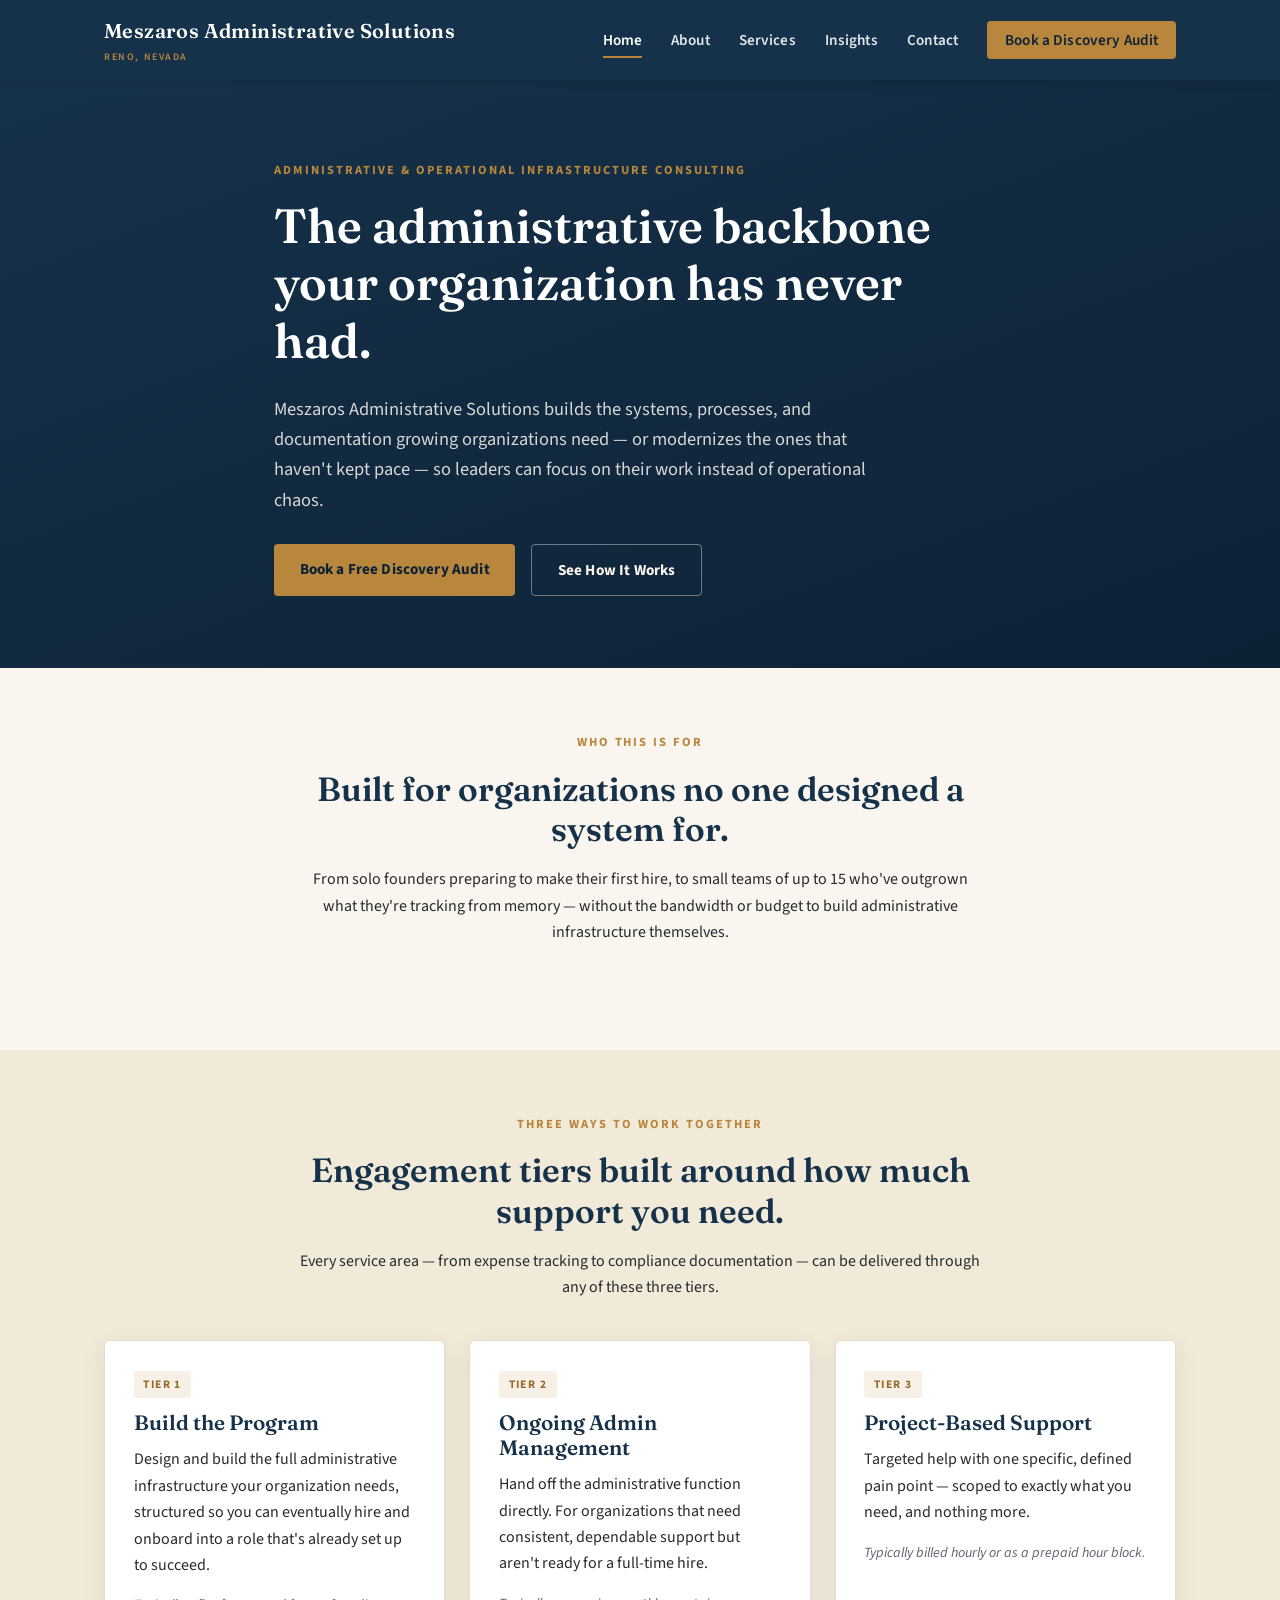
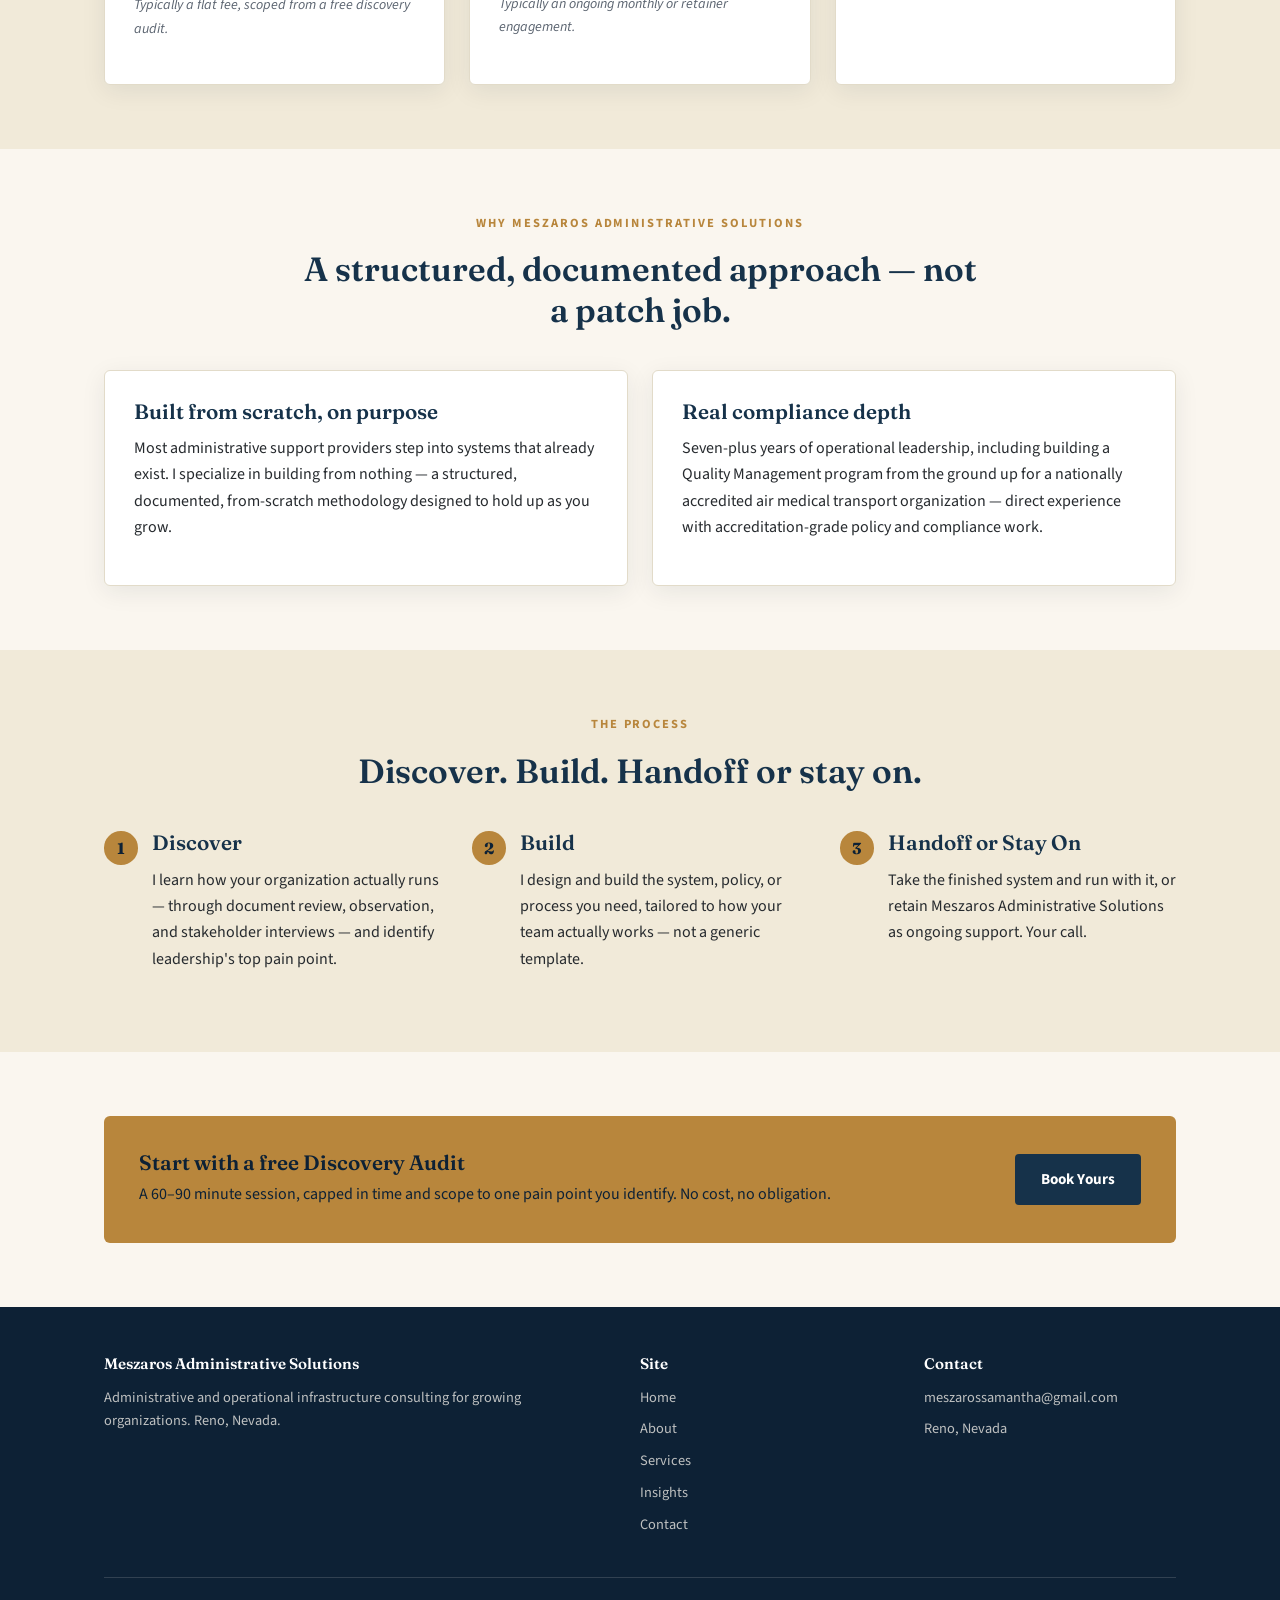
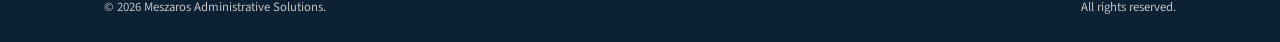
==== index.html @ a414298b "Build Meszaros Administrative Solutions website Static site (Home, About, Services, Insights, Contac" ====
<!DOCTYPE html>
<html lang="en">
<head>
<meta charset="UTF-8">
<meta name="viewport" content="width=device-width, initial-scale=1.0">
<title>Meszaros Administrative Solutions | Reno, NV Administrative Consulting</title>
<meta name="description" content="Meszaros Administrative Solutions builds the administrative backbone growing organizations have never had. Reno, Nevada-based consulting for founders and small teams.">
<link rel="icon" href="data:image/svg+xml,<svg xmlns=%22http://www.w3.org/2000/svg%22 viewBox=%220 0 100 100%22><rect width=%22100%22 height=%22100%22 rx=%2216%22 fill=%22%2316324a%22/><text x=%2250%22 y=%2266%22 font-size=%2258%22 font-family=%22Georgia,serif%22 fill=%22%23b8863c%22 text-anchor=%22middle%22>M</text></svg>">
<link rel="preconnect" href="https://fonts.googleapis.com">
<link rel="preconnect" href="https://fonts.gstatic.com" crossorigin>
<link href="https://fonts.googleapis.com/css2?family=Fraunces:wght@500;600;700&family=Source+Sans+3:wght@400;600;700&display=swap" rel="stylesheet">
<link rel="stylesheet" href="css/style.css">
</head>
<body>

<header class="site-header">
  <div class="nav-wrap">
    <a class="logo" href="index.html">Meszaros Administrative Solutions<span>Reno, Nevada</span></a>
    <button class="nav-toggle" aria-label="Toggle navigation" aria-expanded="false">&#9776; Menu</button>
    <nav class="main-nav" aria-label="Primary">
      <ul>
        <li><a href="index.html" aria-current="page">Home</a></li>
        <li><a href="about.html">About</a></li>
        <li><a href="services.html">Services</a></li>
        <li><a href="insights.html">Insights</a></li>
        <li><a href="contact.html">Contact</a></li>
        <li><a class="nav-cta" href="contact.html">Book a Discovery Audit</a></li>
      </ul>
    </nav>
  </div>
</header>

<main>

  <section class="hero">
    <div class="container">
      <span class="eyebrow">Administrative &amp; Operational Infrastructure Consulting</span>
      <h1>The administrative backbone your organization has never had.</h1>
      <p class="lede">Meszaros Administrative Solutions builds the systems, processes, and documentation growing organizations need &mdash; or modernizes the ones that haven't kept pace &mdash; so leaders can focus on their work instead of operational chaos.</p>
      <div class="btn-row">
        <a class="btn btn-primary" href="contact.html">Book a Free Discovery Audit</a>
        <a class="btn btn-ghost" href="services.html">See How It Works</a>
      </div>
    </div>
  </section>

  <section>
    <div class="container">
      <div class="section-head">
        <span class="eyebrow">Who This Is For</span>
        <h2>Built for organizations no one designed a system for.</h2>
        <p>From solo founders preparing to make their first hire, to small teams of up to 15 who've outgrown what they're tracking from memory &mdash; without the bandwidth or budget to build administrative infrastructure themselves.</p>
      </div>
    </div>
  </section>

  <section class="alt">
    <div class="container">
      <div class="section-head">
        <span class="eyebrow">Three Ways to Work Together</span>
        <h2>Engagement tiers built around how much support you need.</h2>
        <p>Every service area &mdash; from expense tracking to compliance documentation &mdash; can be delivered through any of these three tiers.</p>
      </div>
      <div class="grid-3">
        <div class="card">
          <span class="tier-label">Tier 1</span>
          <h3>Build the Program</h3>
          <p>Design and build the full administrative infrastructure your organization needs, structured so you can eventually hire and onboard into a role that's already set up to succeed.</p>
          <p class="price-note">Typically a flat fee, scoped from a free discovery audit.</p>
        </div>
        <div class="card">
          <span class="tier-label">Tier 2</span>
          <h3>Ongoing Admin Management</h3>
          <p>Hand off the administrative function directly. For organizations that need consistent, dependable support but aren't ready for a full-time hire.</p>
          <p class="price-note">Typically an ongoing monthly or retainer engagement.</p>
        </div>
        <div class="card">
          <span class="tier-label">Tier 3</span>
          <h3>Project-Based Support</h3>
          <p>Targeted help with one specific, defined pain point &mdash; scoped to exactly what you need, and nothing more.</p>
          <p class="price-note">Typically billed hourly or as a prepaid hour block.</p>
        </div>
      </div>
    </div>
  </section>

  <section>
    <div class="container">
      <div class="section-head">
        <span class="eyebrow">Why Meszaros Administrative Solutions</span>
        <h2>A structured, documented approach &mdash; not a patch job.</h2>
      </div>
      <div class="grid-2">
        <div class="card">
          <h3>Built from scratch, on purpose</h3>
          <p>Most administrative support providers step into systems that already exist. I specialize in building from nothing &mdash; a structured, documented, from-scratch methodology designed to hold up as you grow.</p>
        </div>
        <div class="card">
          <h3>Real compliance depth</h3>
          <p>Seven-plus years of operational leadership, including building a Quality Management program from the ground up for a nationally accredited air medical transport organization &mdash; direct experience with accreditation-grade policy and compliance work.</p>
        </div>
      </div>
    </div>
  </section>

  <section class="alt">
    <div class="container">
      <div class="section-head">
        <span class="eyebrow">The Process</span>
        <h2>Discover. Build. Handoff or stay on.</h2>
      </div>
      <div class="steps">
        <div class="step">
          <h3>Discover</h3>
          <p>I learn how your organization actually runs &mdash; through document review, observation, and stakeholder interviews &mdash; and identify leadership's top pain point.</p>
        </div>
        <div class="step">
          <h3>Build</h3>
          <p>I design and build the system, policy, or process you need, tailored to how your team actually works &mdash; not a generic template.</p>
        </div>
        <div class="step">
          <h3>Handoff or Stay On</h3>
          <p>Take the finished system and run with it, or retain Meszaros Administrative Solutions as ongoing support. Your call.</p>
        </div>
      </div>
    </div>
  </section>

  <section>
    <div class="container">
      <div class="callout">
        <div>
          <h3>Start with a free Discovery Audit</h3>
          <p>A 60&ndash;90 minute session, capped in time and scope to one pain point you identify. No cost, no obligation.</p>
        </div>
        <a class="btn btn-dark" href="contact.html">Book Yours</a>
      </div>
    </div>
  </section>

</main>

<footer class="site-footer">
  <div class="container">
    <div class="footer-grid">
      <div>
        <h4>Meszaros Administrative Solutions</h4>
        <p>Administrative and operational infrastructure consulting for growing organizations. Reno, Nevada.</p>
      </div>
      <div>
        <h4>Site</h4>
        <ul>
          <li><a href="index.html">Home</a></li>
          <li><a href="about.html">About</a></li>
          <li><a href="services.html">Services</a></li>
          <li><a href="insights.html">Insights</a></li>
          <li><a href="contact.html">Contact</a></li>
        </ul>
      </div>
      <div>
        <h4>Contact</h4>
        <ul>
          <li><a href="mailto:meszarossamantha@gmail.com">meszarossamantha@gmail.com</a></li>
          <li>Reno, Nevada</li>
        </ul>
      </div>
    </div>
    <div class="footer-bottom">
      <span>&copy; <span data-year></span> Meszaros Administrative Solutions.</span>
      <span>All rights reserved.</span>
    </div>
  </div>
</footer>

<script src="js/main.js"></script>
</body>
</html>
---- css/style.css ----
/* ===========================================================
   Meszaros Administrative Solutions — site stylesheet
   =========================================================== */

:root {
  --navy: #16324a;
  --navy-dark: #0d2135;
  --cream: #faf6ef;
  --cream-dark: #f1ead9;
  --charcoal: #262a2e;
  --slate: #5b6470;
  --line: #e2dbc9;
  --brass: #b8863c;
  --brass-dark: #96682a;
  --white: #ffffff;
  --radius: 6px;
  --shadow: 0 6px 24px rgba(13, 33, 53, 0.08);
  --max: 1120px;
}

* { box-sizing: border-box; }

html { scroll-behavior: smooth; }

body {
  margin: 0;
  font-family: "Source Sans 3", "Segoe UI", Arial, sans-serif;
  color: var(--charcoal);
  background: var(--cream);
  line-height: 1.65;
  -webkit-font-smoothing: antialiased;
}

h1, h2, h3, h4 {
  font-family: "Fraunces", Georgia, "Times New Roman", serif;
  color: var(--navy);
  line-height: 1.2;
  margin: 0 0 0.5em;
  font-weight: 600;
}

h1 { font-size: clamp(2rem, 4vw, 3rem); }
h2 { font-size: clamp(1.5rem, 3vw, 2.1rem); }
h3 { font-size: 1.3rem; }

p { margin: 0 0 1em; }

a { color: var(--navy); }
a:hover { color: var(--brass-dark); }

img { max-width: 100%; display: block; }

.container {
  max-width: var(--max);
  margin: 0 auto;
  padding: 0 1.5rem;
}

/* ---------- Header / Nav ---------- */

.site-header {
  background: var(--navy);
  position: sticky;
  top: 0;
  z-index: 50;
  box-shadow: 0 2px 10px rgba(0,0,0,0.12);
}

.nav-wrap {
  display: flex;
  align-items: center;
  justify-content: space-between;
  padding: 0.9rem 1.5rem;
  max-width: var(--max);
  margin: 0 auto;
}

.logo {
  font-family: "Fraunces", serif;
  font-size: 1.25rem;
  color: var(--white);
  text-decoration: none;
  letter-spacing: 0.02em;
  font-weight: 600;
}

.logo span {
  color: var(--brass);
  display: block;
  font-family: "Source Sans 3", sans-serif;
  font-size: 0.62rem;
  letter-spacing: 0.16em;
  text-transform: uppercase;
  font-weight: 600;
  margin-top: 2px;
}

.nav-toggle {
  display: none;
  background: none;
  border: 1px solid rgba(255,255,255,0.4);
  border-radius: 4px;
  color: var(--white);
  font-size: 1rem;
  padding: 0.4rem 0.7rem;
  cursor: pointer;
}

.main-nav ul {
  list-style: none;
  display: flex;
  gap: 1.8rem;
  margin: 0;
  padding: 0;
  align-items: center;
}

.main-nav a {
  color: rgba(255,255,255,0.88);
  text-decoration: none;
  font-size: 0.95rem;
  font-weight: 600;
  letter-spacing: 0.01em;
  padding: 0.3rem 0;
  border-bottom: 2px solid transparent;
}

.main-nav a:hover,
.main-nav a[aria-current="page"] {
  color: var(--white);
  border-bottom-color: var(--brass);
}

.main-nav .nav-cta {
  background: var(--brass);
  color: var(--navy-dark);
  padding: 0.5rem 1.1rem;
  border-radius: 4px;
  border-bottom: none;
}

.main-nav .nav-cta:hover {
  background: #cf9a4c;
  color: var(--navy-dark);
}

@media (max-width: 800px) {
  .nav-toggle { display: inline-block; }
  .main-nav {
    display: none;
    width: 100%;
  }
  .main-nav.open { display: block; }
  .nav-wrap { flex-wrap: wrap; }
  .main-nav ul {
    flex-direction: column;
    align-items: flex-start;
    gap: 0.3rem;
    padding: 1rem 0 0.5rem;
    width: 100%;
  }
  .main-nav .nav-cta { margin-top: 0.5rem; }
}

/* ---------- Hero ---------- */

.hero {
  background: linear-gradient(160deg, var(--navy) 0%, var(--navy-dark) 100%);
  color: var(--cream);
  padding: 5rem 0 4.5rem;
}

.hero .container { max-width: 780px; }

.eyebrow {
  text-transform: uppercase;
  letter-spacing: 0.16em;
  font-size: 0.78rem;
  font-weight: 700;
  color: var(--brass);
  margin-bottom: 1rem;
  display: block;
}

.hero h1 { color: var(--white); }

.hero p.lede {
  font-size: 1.15rem;
  color: rgba(250,246,239,0.85);
  max-width: 620px;
}

.btn-row { display: flex; gap: 1rem; flex-wrap: wrap; margin-top: 1.8rem; }

.btn {
  display: inline-block;
  padding: 0.8rem 1.6rem;
  border-radius: 4px;
  text-decoration: none;
  font-weight: 700;
  font-size: 0.95rem;
  letter-spacing: 0.01em;
  transition: transform 0.15s ease, background 0.15s ease;
}

.btn-primary {
  background: var(--brass);
  color: var(--navy-dark);
}
.btn-primary:hover { background: #cf9a4c; color: var(--navy-dark); transform: translateY(-1px); }

.btn-ghost {
  background: transparent;
  color: var(--cream);
  border: 1px solid rgba(250,246,239,0.4);
}
.btn-ghost:hover { border-color: var(--brass); color: var(--white); }

.btn-dark {
  background: var(--navy);
  color: var(--white);
}
.btn-dark:hover { background: var(--navy-dark); color: var(--white); }

/* ---------- Sections ---------- */

section { padding: 4rem 0; }
section.alt { background: var(--cream-dark); }
section.navy-block { background: var(--navy); color: var(--cream); }
section.navy-block h2 { color: var(--white); }

.section-head { max-width: 680px; margin: 0 auto 2.5rem; text-align: center; }
.section-head.left { margin-left: 0; text-align: left; }

/* ---------- Cards / grids ---------- */

.grid-3 {
  display: grid;
  grid-template-columns: repeat(3, 1fr);
  gap: 1.5rem;
}

.grid-2 {
  display: grid;
  grid-template-columns: repeat(2, 1fr);
  gap: 1.5rem;
}

@media (max-width: 800px) {
  .grid-3, .grid-2 { grid-template-columns: 1fr; }
}

.card {
  background: var(--white);
  border: 1px solid var(--line);
  border-radius: var(--radius);
  padding: 1.8rem;
  box-shadow: var(--shadow);
}

.card .tier-label {
  display: inline-block;
  font-size: 0.72rem;
  font-weight: 700;
  letter-spacing: 0.12em;
  text-transform: uppercase;
  color: var(--brass-dark);
  background: rgba(184,134,60,0.12);
  padding: 0.25rem 0.6rem;
  border-radius: 3px;
  margin-bottom: 0.8rem;
}

.card ul { padding-left: 1.1rem; margin: 0.8rem 0 0; }
.card li { margin-bottom: 0.4rem; }

.card .price-note {
  margin-top: 1rem;
  font-size: 0.88rem;
  color: var(--slate);
  font-style: italic;
}

/* ---------- Process steps ---------- */

.steps {
  display: grid;
  grid-template-columns: repeat(3, 1fr);
  gap: 2rem;
  counter-reset: step;
}

@media (max-width: 800px) {
  .steps { grid-template-columns: 1fr; }
}

.step { position: relative; padding-left: 3rem; }

.step::before {
  counter-increment: step;
  content: counter(step);
  position: absolute;
  left: 0;
  top: 0;
  width: 2.1rem;
  height: 2.1rem;
  border-radius: 50%;
  background: var(--brass);
  color: var(--navy-dark);
  font-weight: 700;
  font-family: "Fraunces", serif;
  display: flex;
  align-items: center;
  justify-content: center;
}

/* ---------- Tables (service matrix) ---------- */

.table-scroll {
  overflow-x: auto;
  border: 1px solid var(--line);
  border-radius: var(--radius);
  box-shadow: var(--shadow);
  background: var(--white);
}

table.matrix {
  border-collapse: collapse;
  width: 100%;
  min-width: 820px;
  font-size: 0.92rem;
}

table.matrix caption { display: none; }

table.matrix th, table.matrix td {
  text-align: left;
  padding: 0.85rem 1rem;
  border-bottom: 1px solid var(--line);
  vertical-align: top;
}

table.matrix thead th {
  background: var(--navy);
  color: var(--white);
  font-family: "Fraunces", serif;
  font-weight: 600;
  position: sticky;
  top: 0;
}

table.matrix tbody tr:nth-child(even) { background: var(--cream-dark); }

table.matrix td:first-child, table.matrix th:first-child {
  font-weight: 700;
  color: var(--navy);
}

/* ---------- Pricing table ---------- */

table.pricing {
  width: 100%;
  border-collapse: collapse;
  background: var(--white);
  border: 1px solid var(--line);
  border-radius: var(--radius);
  overflow: hidden;
}

table.pricing th, table.pricing td {
  padding: 0.9rem 1.2rem;
  text-align: left;
  border-bottom: 1px solid var(--line);
}

table.pricing thead th {
  background: var(--navy);
  color: var(--white);
  font-family: "Fraunces", serif;
}

table.pricing tr:last-child td { border-bottom: none; }

/* ---------- Callout / audit box ---------- */

.callout {
  background: var(--brass);
  color: var(--navy-dark);
  border-radius: var(--radius);
  padding: 2.2rem;
  display: flex;
  justify-content: space-between;
  align-items: center;
  gap: 2rem;
  flex-wrap: wrap;
}

.callout h3 { color: var(--navy-dark); margin-bottom: 0.3rem; }
.callout p { margin: 0; }

/* ---------- Lists w/ marks ---------- */

.check-list { list-style: none; padding: 0; margin: 0; }
.check-list li {
  padding-left: 1.6rem;
  position: relative;
  margin-bottom: 0.6rem;
}
.check-list li::before {
  content: "\2713";
  position: absolute;
  left: 0;
  color: var(--brass-dark);
  font-weight: 700;
}

/* ---------- Blog / insights ---------- */

.post-list { display: grid; gap: 1.5rem; }

.post-card {
  background: var(--white);
  border: 1px solid var(--line);
  border-radius: var(--radius);
  padding: 1.8rem;
  box-shadow: var(--shadow);
}

.post-meta {
  font-size: 0.8rem;
  color: var(--slate);
  text-transform: uppercase;
  letter-spacing: 0.08em;
  margin-bottom: 0.5rem;
}

.post-card h3 a { text-decoration: none; }

article.post {
  max-width: 720px;
  margin: 0 auto;
}

article.post h1 { margin-bottom: 0.4rem; }

.post-body h2 { margin-top: 2rem; }
.post-body ul { padding-left: 1.3rem; }

.back-link {
  display: inline-block;
  margin-bottom: 1.5rem;
  font-size: 0.9rem;
  font-weight: 600;
  text-decoration: none;
}

/* ---------- Forms ---------- */

form.contact-form {
  display: grid;
  gap: 1.2rem;
  max-width: 640px;
}

.form-row { display: grid; gap: 1.2rem; grid-template-columns: 1fr 1fr; }
@media (max-width: 600px) { .form-row { grid-template-columns: 1fr; } }

label {
  font-weight: 700;
  font-size: 0.9rem;
  display: block;
  margin-bottom: 0.4rem;
  color: var(--navy);
}

input, select, textarea {
  width: 100%;
  padding: 0.7rem 0.85rem;
  border: 1px solid var(--line);
  border-radius: 4px;
  font-family: inherit;
  font-size: 1rem;
  background: var(--white);
  color: var(--charcoal);
}

input:focus, select:focus, textarea:focus {
  outline: 2px solid var(--brass);
  outline-offset: 1px;
}

textarea { resize: vertical; min-height: 140px; }

.form-note { font-size: 0.85rem; color: var(--slate); }

#form-status {
  font-size: 0.9rem;
  font-weight: 600;
  padding: 0.6rem 0;
}

/* ---------- Contact info block ---------- */

.contact-info { display: grid; gap: 1.5rem; }
.contact-info dt {
  font-weight: 700;
  color: var(--navy);
  font-size: 0.85rem;
  text-transform: uppercase;
  letter-spacing: 0.06em;
}
.contact-info dd { margin: 0.2rem 0 0; }

/* ---------- Footer ---------- */

.site-footer {
  background: var(--navy-dark);
  color: rgba(250,246,239,0.75);
  padding: 3rem 0 1.5rem;
  font-size: 0.9rem;
}

.footer-grid {
  display: grid;
  grid-template-columns: 2fr 1fr 1fr;
  gap: 2rem;
  margin-bottom: 2rem;
}

@media (max-width: 700px) {
  .footer-grid { grid-template-columns: 1fr; }
}

.site-footer h4 {
  color: var(--white);
  font-size: 0.95rem;
  margin-bottom: 0.8rem;
}

.site-footer a { color: rgba(250,246,239,0.75); text-decoration: none; }
.site-footer a:hover { color: var(--brass); }

.site-footer ul { list-style: none; padding: 0; margin: 0; }
.site-footer li { margin-bottom: 0.5rem; }

.footer-bottom {
  border-top: 1px solid rgba(250,246,239,0.15);
  padding-top: 1.2rem;
  font-size: 0.8rem;
  display: flex;
  justify-content: space-between;
  flex-wrap: wrap;
  gap: 0.5rem;
}

/* ---------- Utility ---------- */

.text-center { text-align: center; }
.mt-0 { margin-top: 0; }
.small { font-size: 0.88rem; color: var(--slate); }
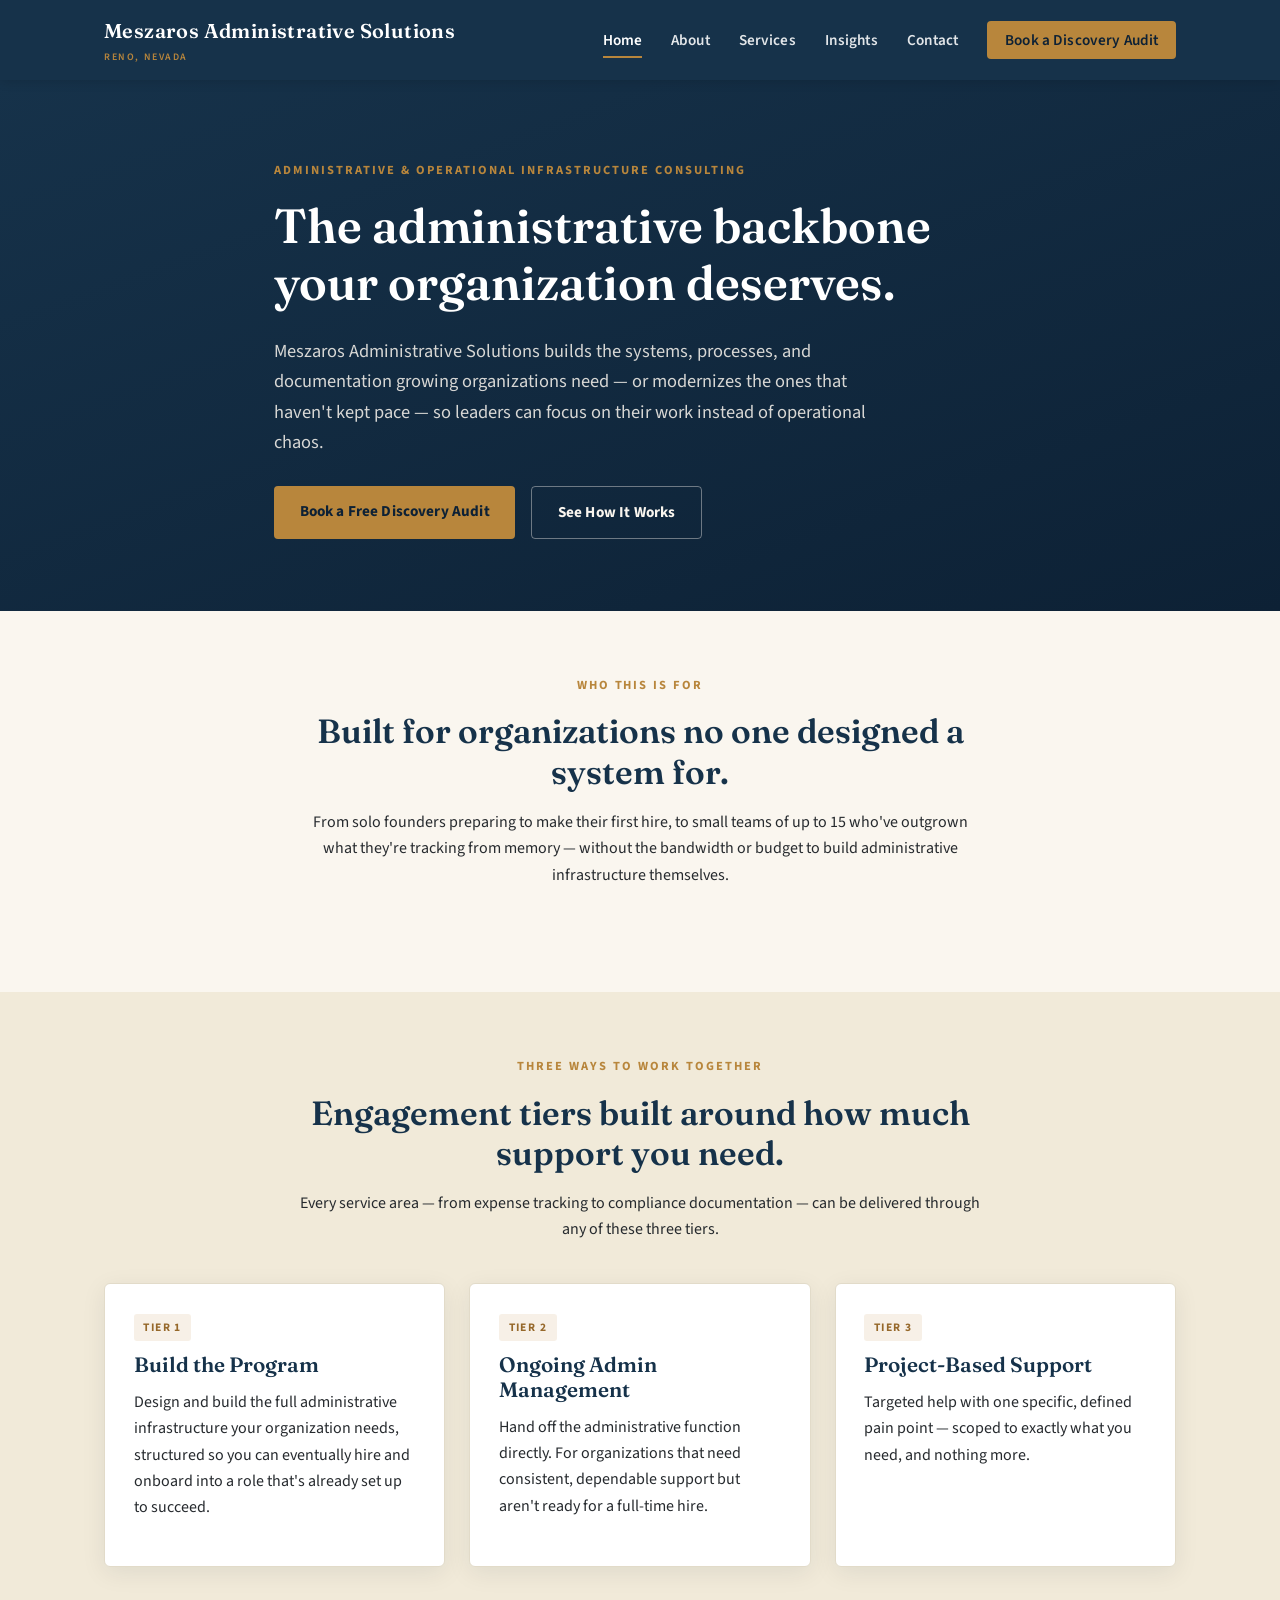
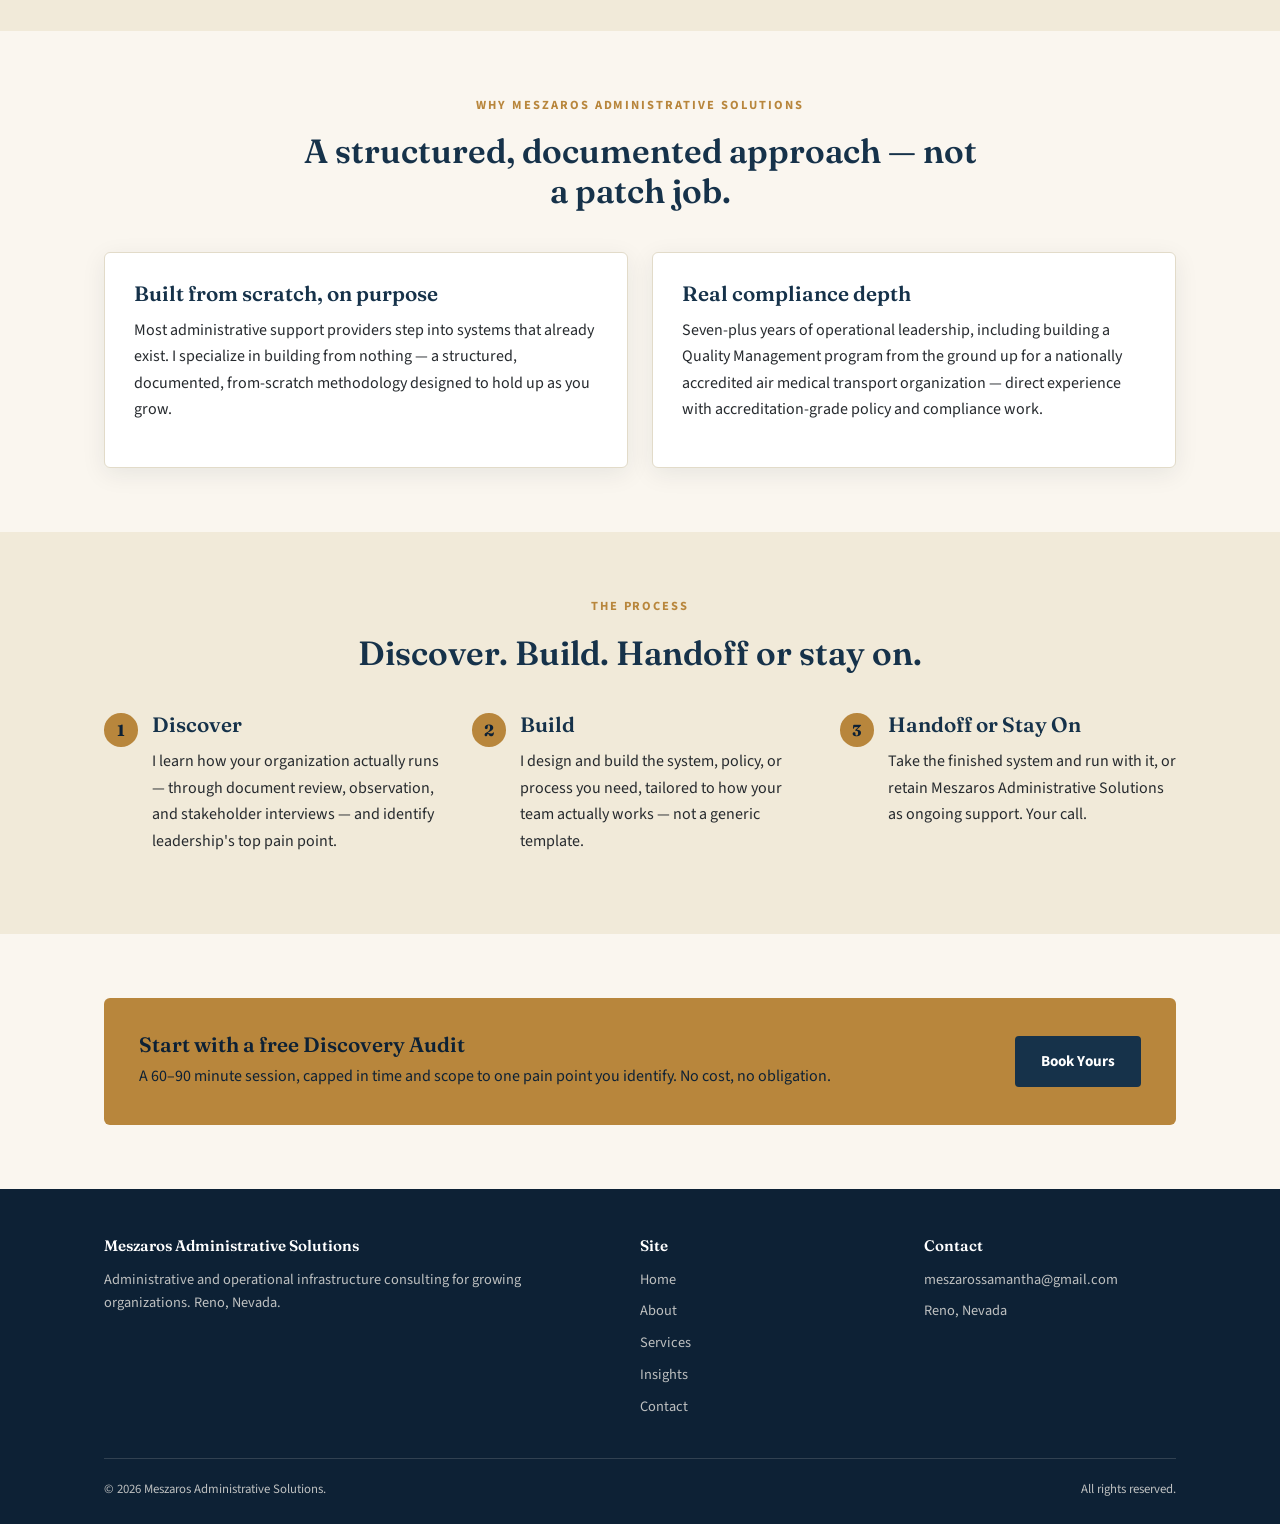
==== commit d66f37d7: "Update home hero copy and drop pricing hints from the front page Swap hero headline to "...deserves"" ====
--- a/index.html
+++ b/index.html
@@ -4,7 +4,7 @@
 <meta charset="UTF-8">
 <meta name="viewport" content="width=device-width, initial-scale=1.0">
 <title>Meszaros Administrative Solutions | Reno, NV Administrative Consulting</title>
-<meta name="description" content="Meszaros Administrative Solutions builds the administrative backbone growing organizations have never had. Reno, Nevada-based consulting for founders and small teams.">
+<meta name="description" content="Meszaros Administrative Solutions builds the administrative backbone your organization deserves. Reno, Nevada-based consulting for founders and small teams.">
 <link rel="icon" href="data:image/svg+xml,<svg xmlns=%22http://www.w3.org/2000/svg%22 viewBox=%220 0 100 100%22><rect width=%22100%22 height=%22100%22 rx=%2216%22 fill=%22%2316324a%22/><text x=%2250%22 y=%2266%22 font-size=%2258%22 font-family=%22Georgia,serif%22 fill=%22%23b8863c%22 text-anchor=%22middle%22>M</text></svg>">
 <link rel="preconnect" href="https://fonts.googleapis.com">
 <link rel="preconnect" href="https://fonts.gstatic.com" crossorigin>
@@ -35,7 +35,7 @@
   <section class="hero">
     <div class="container">
       <span class="eyebrow">Administrative &amp; Operational Infrastructure Consulting</span>
-      <h1>The administrative backbone your organization has never had.</h1>
+      <h1>The administrative backbone your organization deserves.</h1>
       <p class="lede">Meszaros Administrative Solutions builds the systems, processes, and documentation growing organizations need &mdash; or modernizes the ones that haven't kept pace &mdash; so leaders can focus on their work instead of operational chaos.</p>
       <div class="btn-row">
         <a class="btn btn-primary" href="contact.html">Book a Free Discovery Audit</a>
@@ -66,19 +66,16 @@
           <span class="tier-label">Tier 1</span>
           <h3>Build the Program</h3>
           <p>Design and build the full administrative infrastructure your organization needs, structured so you can eventually hire and onboard into a role that's already set up to succeed.</p>
-          <p class="price-note">Typically a flat fee, scoped from a free discovery audit.</p>
         </div>
         <div class="card">
           <span class="tier-label">Tier 2</span>
           <h3>Ongoing Admin Management</h3>
           <p>Hand off the administrative function directly. For organizations that need consistent, dependable support but aren't ready for a full-time hire.</p>
-          <p class="price-note">Typically an ongoing monthly or retainer engagement.</p>
         </div>
         <div class="card">
           <span class="tier-label">Tier 3</span>
           <h3>Project-Based Support</h3>
           <p>Targeted help with one specific, defined pain point &mdash; scoped to exactly what you need, and nothing more.</p>
-          <p class="price-note">Typically billed hourly or as a prepaid hour block.</p>
         </div>
       </div>
     </div>
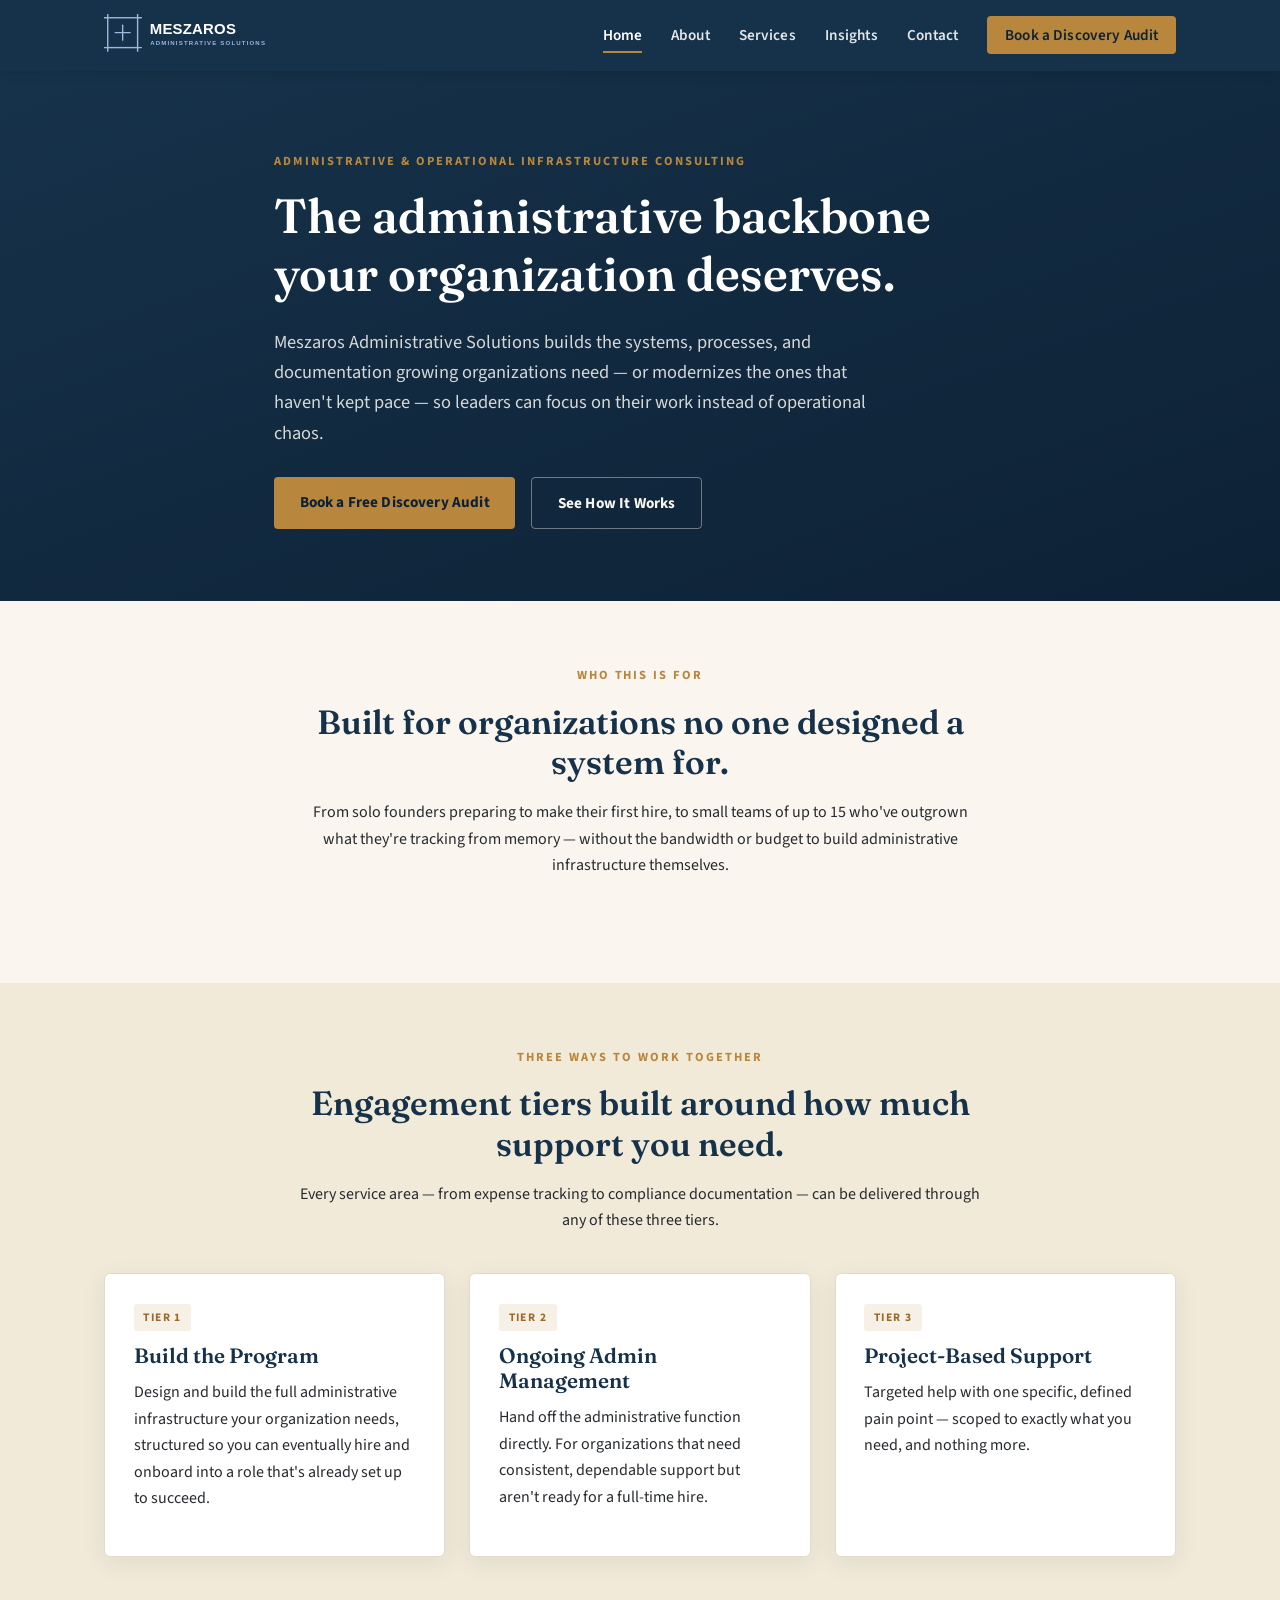
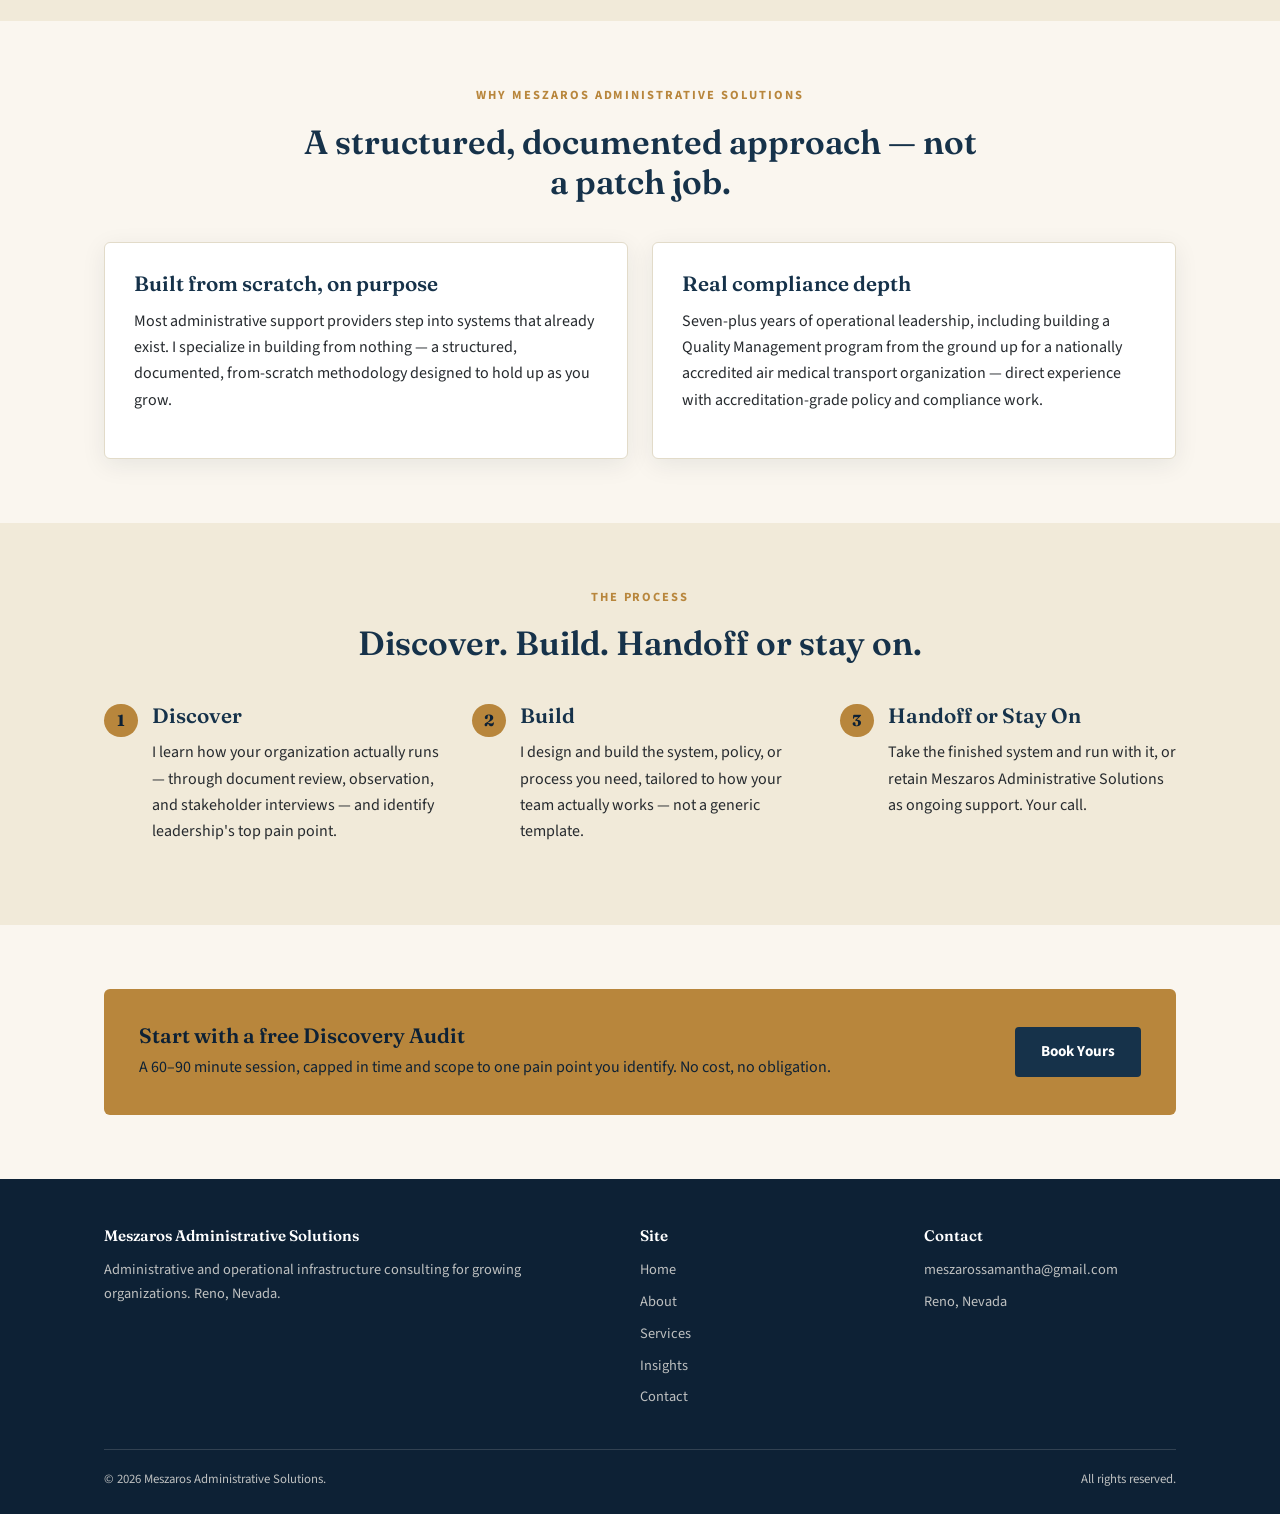
==== commit 112fadae: "Replace text wordmark with recreated logo in header Rebuild the temporary logo as an inline SVG (cro" ====
--- a/index.html
+++ b/index.html
@@ -9,13 +9,31 @@
 <link rel="preconnect" href="https://fonts.googleapis.com">
 <link rel="preconnect" href="https://fonts.gstatic.com" crossorigin>
 <link href="https://fonts.googleapis.com/css2?family=Fraunces:wght@500;600;700&family=Source+Sans+3:wght@400;600;700&display=swap" rel="stylesheet">
-<link rel="stylesheet" href="css/style.css">
+<link rel="stylesheet" href="style.css">
 </head>
 <body>
 
 <header class="site-header">
   <div class="nav-wrap">
-    <a class="logo" href="index.html">Meszaros Administrative Solutions<span>Reno, Nevada</span></a>
+    <a class="logo" href="index.html" aria-label="Meszaros Administrative Solutions — Reno, Nevada">
+      <svg viewBox="0 0 380 90" xmlns="http://www.w3.org/2000/svg" role="img">
+        <g stroke="#9db7dd" stroke-width="3" fill="none" stroke-linecap="round">
+          <rect x="8" y="8" width="64" height="64"></rect>
+          <line x1="0" y1="8" x2="8" y2="8"></line>
+          <line x1="8" y1="0" x2="8" y2="8"></line>
+          <line x1="72" y1="8" x2="80" y2="8"></line>
+          <line x1="72" y1="0" x2="72" y2="8"></line>
+          <line x1="0" y1="72" x2="8" y2="72"></line>
+          <line x1="8" y1="72" x2="8" y2="80"></line>
+          <line x1="72" y1="72" x2="80" y2="72"></line>
+          <line x1="72" y1="72" x2="72" y2="80"></line>
+          <line x1="40" y1="24" x2="40" y2="56"></line>
+          <line x1="24" y1="40" x2="56" y2="40"></line>
+        </g>
+        <text x="98" y="42" font-family="Arial, Helvetica, sans-serif" font-weight="800" font-size="32" letter-spacing="0.5" fill="#ffffff">MESZAROS</text>
+        <text x="99" y="66" font-family="Arial, Helvetica, sans-serif" font-weight="700" font-size="13" letter-spacing="2.5" fill="#9db7dd">ADMINISTRATIVE SOLUTIONS</text>
+      </svg>
+    </a>
     <button class="nav-toggle" aria-label="Toggle navigation" aria-expanded="false">&#9776; Menu</button>
     <nav class="main-nav" aria-label="Primary">
       <ul>
@@ -169,6 +187,6 @@
   </div>
 </footer>
 
-<script src="js/main.js"></script>
+<script src="main.js"></script>
 </body>
 </html>
--- a/style.css
+++ b/style.css
@@ -0,0 +1,658 @@
+/* ===========================================================
+   Meszaros Administrative Solutions — site stylesheet
+   =========================================================== */
+
+:root {
+  --navy: #16324a;
+  --navy-dark: #0d2135;
+  --cream: #faf6ef;
+  --cream-dark: #f1ead9;
+  --charcoal: #262a2e;
+  --slate: #5b6470;
+  --line: #e2dbc9;
+  --brass: #b8863c;
+  --brass-dark: #96682a;
+  --white: #ffffff;
+  --radius: 6px;
+  --shadow: 0 6px 24px rgba(13, 33, 53, 0.08);
+  --max: 1120px;
+}
+
+* { box-sizing: border-box; }
+
+html { scroll-behavior: smooth; }
+
+body {
+  margin: 0;
+  font-family: "Source Sans 3", "Segoe UI", Arial, sans-serif;
+  color: var(--charcoal);
+  background: var(--cream);
+  line-height: 1.65;
+  -webkit-font-smoothing: antialiased;
+}
+
+h1, h2, h3, h4 {
+  font-family: "Fraunces", Georgia, "Times New Roman", serif;
+  color: var(--navy);
+  line-height: 1.2;
+  margin: 0 0 0.5em;
+  font-weight: 600;
+}
+
+h1 { font-size: clamp(2rem, 4vw, 3rem); }
+h2 { font-size: clamp(1.5rem, 3vw, 2.1rem); }
+h3 { font-size: 1.3rem; }
+
+p { margin: 0 0 1em; }
+
+a { color: var(--navy); }
+a:hover { color: var(--brass-dark); }
+
+img { max-width: 100%; display: block; }
+
+.container {
+  max-width: var(--max);
+  margin: 0 auto;
+  padding: 0 1.5rem;
+}
+
+/* ---------- Header / Nav ---------- */
+
+.site-header {
+  background: var(--navy);
+  position: sticky;
+  top: 0;
+  z-index: 50;
+  box-shadow: 0 2px 10px rgba(0,0,0,0.12);
+}
+
+.nav-wrap {
+  display: flex;
+  align-items: center;
+  justify-content: space-between;
+  padding: 0.9rem 1.5rem;
+  max-width: var(--max);
+  margin: 0 auto;
+}
+
+.logo {
+  display: flex;
+  align-items: center;
+  text-decoration: none;
+}
+
+.logo svg {
+  height: 42px;
+  width: auto;
+  display: block;
+}
+
+.nav-toggle {
+  display: none;
+  background: none;
+  border: 1px solid rgba(255,255,255,0.4);
+  border-radius: 4px;
+  color: var(--white);
+  font-size: 1rem;
+  padding: 0.4rem 0.7rem;
+  cursor: pointer;
+}
+
+.main-nav ul {
+  list-style: none;
+  display: flex;
+  gap: 1.8rem;
+  margin: 0;
+  padding: 0;
+  align-items: center;
+}
+
+.main-nav a {
+  color: rgba(255,255,255,0.88);
+  text-decoration: none;
+  font-size: 0.95rem;
+  font-weight: 600;
+  letter-spacing: 0.01em;
+  padding: 0.3rem 0;
+  border-bottom: 2px solid transparent;
+}
+
+.main-nav a:hover,
+.main-nav a[aria-current="page"] {
+  color: var(--white);
+  border-bottom-color: var(--brass);
+}
+
+.main-nav .nav-cta {
+  background: var(--brass);
+  color: var(--navy-dark);
+  padding: 0.5rem 1.1rem;
+  border-radius: 4px;
+  border-bottom: none;
+}
+
+.main-nav .nav-cta:hover {
+  background: #cf9a4c;
+  color: var(--navy-dark);
+}
+
+@media (max-width: 800px) {
+  .nav-toggle { display: inline-block; }
+  .main-nav {
+    display: none;
+    width: 100%;
+  }
+  .main-nav.open { display: block; }
+  .nav-wrap { flex-wrap: wrap; }
+  .main-nav ul {
+    flex-direction: column;
+    align-items: flex-start;
+    gap: 0.3rem;
+    padding: 1rem 0 0.5rem;
+    width: 100%;
+  }
+  .main-nav .nav-cta { margin-top: 0.5rem; }
+}
+
+/* ---------- Hero ---------- */
+
+.hero {
+  background: linear-gradient(160deg, var(--navy) 0%, var(--navy-dark) 100%);
+  color: var(--cream);
+  padding: 5rem 0 4.5rem;
+}
+
+.hero .container { max-width: 780px; }
+
+.eyebrow {
+  text-transform: uppercase;
+  letter-spacing: 0.16em;
+  font-size: 0.78rem;
+  font-weight: 700;
+  color: var(--brass);
+  margin-bottom: 1rem;
+  display: block;
+}
+
+.hero h1 { color: var(--white); }
+
+.hero p.lede {
+  font-size: 1.15rem;
+  color: rgba(250,246,239,0.85);
+  max-width: 620px;
+}
+
+.btn-row { display: flex; gap: 1rem; flex-wrap: wrap; margin-top: 1.8rem; }
+
+.btn {
+  display: inline-block;
+  padding: 0.8rem 1.6rem;
+  border-radius: 4px;
+  text-decoration: none;
+  font-weight: 700;
+  font-size: 0.95rem;
+  letter-spacing: 0.01em;
+  transition: transform 0.15s ease, background 0.15s ease;
+}
+
+.btn-primary {
+  background: var(--brass);
+  color: var(--navy-dark);
+}
+.btn-primary:hover { background: #cf9a4c; color: var(--navy-dark); transform: translateY(-1px); }
+
+.btn-ghost {
+  background: transparent;
+  color: var(--cream);
+  border: 1px solid rgba(250,246,239,0.4);
+}
+.btn-ghost:hover { border-color: var(--brass); color: var(--white); }
+
+.btn-dark {
+  background: var(--navy);
+  color: var(--white);
+}
+.btn-dark:hover { background: var(--navy-dark); color: var(--white); }
+
+/* ---------- Sections ---------- */
+
+section { padding: 4rem 0; }
+section.alt { background: var(--cream-dark); }
+section.navy-block { background: var(--navy); color: var(--cream); }
+section.navy-block h2 { color: var(--white); }
+
+.section-head { max-width: 680px; margin: 0 auto 2.5rem; text-align: center; }
+.section-head.left { margin-left: 0; text-align: left; }
+
+/* ---------- Cards / grids ---------- */
+
+.grid-3 {
+  display: grid;
+  grid-template-columns: repeat(3, 1fr);
+  gap: 1.5rem;
+}
+
+.grid-2 {
+  display: grid;
+  grid-template-columns: repeat(2, 1fr);
+  gap: 1.5rem;
+}
+
+@media (max-width: 800px) {
+  .grid-3, .grid-2 { grid-template-columns: 1fr; }
+}
+
+.card {
+  background: var(--white);
+  border: 1px solid var(--line);
+  border-radius: var(--radius);
+  padding: 1.8rem;
+  box-shadow: var(--shadow);
+}
+
+.card .tier-label {
+  display: inline-block;
+  font-size: 0.72rem;
+  font-weight: 700;
+  letter-spacing: 0.12em;
+  text-transform: uppercase;
+  color: var(--brass-dark);
+  background: rgba(184,134,60,0.12);
+  padding: 0.25rem 0.6rem;
+  border-radius: 3px;
+  margin-bottom: 0.8rem;
+}
+
+.card ul { padding-left: 1.1rem; margin: 0.8rem 0 0; }
+.card li { margin-bottom: 0.4rem; }
+
+.card .price-note {
+  margin-top: 1rem;
+  font-size: 0.88rem;
+  color: var(--slate);
+  font-style: italic;
+}
+
+/* ---------- Author / avatar ---------- */
+
+.author-row {
+  display: flex;
+  align-items: center;
+  gap: 2rem;
+  flex-wrap: wrap;
+}
+
+.avatar-circle {
+  width: 150px;
+  height: 150px;
+  border-radius: 50%;
+  background: linear-gradient(160deg, var(--navy) 0%, var(--navy-dark) 100%);
+  color: var(--brass);
+  display: flex;
+  align-items: center;
+  justify-content: center;
+  font-family: "Fraunces", serif;
+  font-size: 2.4rem;
+  font-weight: 700;
+  border: 3px solid var(--brass);
+  flex-shrink: 0;
+  overflow: hidden;
+}
+
+.avatar-circle img {
+  width: 100%;
+  height: 100%;
+  object-fit: cover;
+}
+
+/* ---------- Stat tiles ---------- */
+
+.stats-grid {
+  display: grid;
+  grid-template-columns: repeat(4, 1fr);
+  gap: 1.5rem;
+  text-align: center;
+}
+
+@media (max-width: 700px) {
+  .stats-grid { grid-template-columns: repeat(2, 1fr); }
+}
+
+.stat-tile .stat-number {
+  font-family: "Fraunces", serif;
+  font-size: clamp(2rem, 4vw, 2.6rem);
+  font-weight: 700;
+  color: var(--brass);
+  line-height: 1;
+  margin-bottom: 0.4rem;
+}
+
+.stat-tile .stat-label {
+  font-size: 0.8rem;
+  text-transform: uppercase;
+  letter-spacing: 0.08em;
+  color: rgba(250,246,239,0.75);
+}
+
+/* ---------- Role / experience blocks ---------- */
+
+.role-block {
+  background: var(--white);
+  border: 1px solid var(--line);
+  border-radius: var(--radius);
+  padding: 1.8rem 2rem;
+  box-shadow: var(--shadow);
+  margin-bottom: 1.5rem;
+}
+
+.role-block:last-child { margin-bottom: 0; }
+
+.role-block .role-title {
+  display: flex;
+  justify-content: space-between;
+  align-items: baseline;
+  flex-wrap: wrap;
+  gap: 0.4rem;
+  margin-bottom: 0.1rem;
+}
+
+.role-block .role-title h3 { margin: 0; }
+
+.role-block .role-dates {
+  font-size: 0.85rem;
+  color: var(--slate);
+  font-weight: 600;
+  white-space: nowrap;
+}
+
+.role-block .role-org {
+  font-weight: 700;
+  color: var(--brass-dark);
+  font-size: 0.92rem;
+  margin-bottom: 0.7rem;
+}
+
+.role-block ul {
+  padding-left: 1.2rem;
+  margin: 0;
+}
+
+.role-block li { margin-bottom: 0.45rem; }
+
+/* ---------- Process steps ---------- */
+
+.steps {
+  display: grid;
+  grid-template-columns: repeat(3, 1fr);
+  gap: 2rem;
+  counter-reset: step;
+}
+
+@media (max-width: 800px) {
+  .steps { grid-template-columns: 1fr; }
+}
+
+.step { position: relative; padding-left: 3rem; }
+
+.step::before {
+  counter-increment: step;
+  content: counter(step);
+  position: absolute;
+  left: 0;
+  top: 0;
+  width: 2.1rem;
+  height: 2.1rem;
+  border-radius: 50%;
+  background: var(--brass);
+  color: var(--navy-dark);
+  font-weight: 700;
+  font-family: "Fraunces", serif;
+  display: flex;
+  align-items: center;
+  justify-content: center;
+}
+
+/* ---------- Tables (service matrix) ---------- */
+
+.table-scroll {
+  overflow-x: auto;
+  border: 1px solid var(--line);
+  border-radius: var(--radius);
+  box-shadow: var(--shadow);
+  background: var(--white);
+}
+
+table.matrix {
+  border-collapse: collapse;
+  width: 100%;
+  min-width: 820px;
+  font-size: 0.92rem;
+}
+
+table.matrix caption { display: none; }
+
+table.matrix th, table.matrix td {
+  text-align: left;
+  padding: 0.85rem 1rem;
+  border-bottom: 1px solid var(--line);
+  vertical-align: top;
+}
+
+table.matrix thead th {
+  background: var(--navy);
+  color: var(--white);
+  font-family: "Fraunces", serif;
+  font-weight: 600;
+  position: sticky;
+  top: 0;
+}
+
+table.matrix tbody tr:nth-child(even) { background: var(--cream-dark); }
+
+table.matrix td:first-child, table.matrix th:first-child {
+  font-weight: 700;
+  color: var(--navy);
+}
+
+/* ---------- Pricing table ---------- */
+
+table.pricing {
+  width: 100%;
+  border-collapse: collapse;
+  background: var(--white);
+  border: 1px solid var(--line);
+  border-radius: var(--radius);
+  overflow: hidden;
+}
+
+table.pricing th, table.pricing td {
+  padding: 0.9rem 1.2rem;
+  text-align: left;
+  border-bottom: 1px solid var(--line);
+}
+
+table.pricing thead th {
+  background: var(--navy);
+  color: var(--white);
+  font-family: "Fraunces", serif;
+}
+
+table.pricing tr:last-child td { border-bottom: none; }
+
+/* ---------- Callout / audit box ---------- */
+
+.callout {
+  background: var(--brass);
+  color: var(--navy-dark);
+  border-radius: var(--radius);
+  padding: 2.2rem;
+  display: flex;
+  justify-content: space-between;
+  align-items: center;
+  gap: 2rem;
+  flex-wrap: wrap;
+}
+
+.callout h3 { color: var(--navy-dark); margin-bottom: 0.3rem; }
+.callout p { margin: 0; }
+
+/* ---------- Lists w/ marks ---------- */
+
+.check-list { list-style: none; padding: 0; margin: 0; }
+.check-list li {
+  padding-left: 1.6rem;
+  position: relative;
+  margin-bottom: 0.6rem;
+}
+.check-list li::before {
+  content: "\2713";
+  position: absolute;
+  left: 0;
+  color: var(--brass-dark);
+  font-weight: 700;
+}
+
+/* ---------- Blog / insights ---------- */
+
+.post-list { display: grid; gap: 1.5rem; }
+
+.post-card {
+  background: var(--white);
+  border: 1px solid var(--line);
+  border-radius: var(--radius);
+  padding: 1.8rem;
+  box-shadow: var(--shadow);
+}
+
+.post-meta {
+  font-size: 0.8rem;
+  color: var(--slate);
+  text-transform: uppercase;
+  letter-spacing: 0.08em;
+  margin-bottom: 0.5rem;
+}
+
+.post-card h3 a { text-decoration: none; }
+
+article.post {
+  max-width: 720px;
+  margin: 0 auto;
+}
+
+article.post h1 { margin-bottom: 0.4rem; }
+
+.post-body h2 { margin-top: 2rem; }
+.post-body ul { padding-left: 1.3rem; }
+
+.back-link {
+  display: inline-block;
+  margin-bottom: 1.5rem;
+  font-size: 0.9rem;
+  font-weight: 600;
+  text-decoration: none;
+}
+
+/* ---------- Forms ---------- */
+
+form.contact-form {
+  display: grid;
+  gap: 1.2rem;
+  max-width: 640px;
+}
+
+.form-row { display: grid; gap: 1.2rem; grid-template-columns: 1fr 1fr; }
+@media (max-width: 600px) { .form-row { grid-template-columns: 1fr; } }
+
+label {
+  font-weight: 700;
+  font-size: 0.9rem;
+  display: block;
+  margin-bottom: 0.4rem;
+  color: var(--navy);
+}
+
+input, select, textarea {
+  width: 100%;
+  padding: 0.7rem 0.85rem;
+  border: 1px solid var(--line);
+  border-radius: 4px;
+  font-family: inherit;
+  font-size: 1rem;
+  background: var(--white);
+  color: var(--charcoal);
+}
+
+input:focus, select:focus, textarea:focus {
+  outline: 2px solid var(--brass);
+  outline-offset: 1px;
+}
+
+textarea { resize: vertical; min-height: 140px; }
+
+.form-note { font-size: 0.85rem; color: var(--slate); }
+
+#form-status {
+  font-size: 0.9rem;
+  font-weight: 600;
+  padding: 0.6rem 0;
+}
+
+/* ---------- Contact info block ---------- */
+
+.contact-info { display: grid; gap: 1.5rem; }
+.contact-info dt {
+  font-weight: 700;
+  color: var(--navy);
+  font-size: 0.85rem;
+  text-transform: uppercase;
+  letter-spacing: 0.06em;
+}
+.contact-info dd { margin: 0.2rem 0 0; }
+
+/* ---------- Footer ---------- */
+
+.site-footer {
+  background: var(--navy-dark);
+  color: rgba(250,246,239,0.75);
+  padding: 3rem 0 1.5rem;
+  font-size: 0.9rem;
+}
+
+.footer-grid {
+  display: grid;
+  grid-template-columns: 2fr 1fr 1fr;
+  gap: 2rem;
+  margin-bottom: 2rem;
+}
+
+@media (max-width: 700px) {
+  .footer-grid { grid-template-columns: 1fr; }
+}
+
+.site-footer h4 {
+  color: var(--white);
+  font-size: 0.95rem;
+  margin-bottom: 0.8rem;
+}
+
+.site-footer a { color: rgba(250,246,239,0.75); text-decoration: none; }
+.site-footer a:hover { color: var(--brass); }
+
+.site-footer ul { list-style: none; padding: 0; margin: 0; }
+.site-footer li { margin-bottom: 0.5rem; }
+
+.footer-bottom {
+  border-top: 1px solid rgba(250,246,239,0.15);
+  padding-top: 1.2rem;
+  font-size: 0.8rem;
+  display: flex;
+  justify-content: space-between;
+  flex-wrap: wrap;
+  gap: 0.5rem;
+}
+
+/* ---------- Utility ---------- */
+
+.text-center { text-align: center; }
+.mt-0 { margin-top: 0; }
+.small { font-size: 0.88rem; color: var(--slate); }
